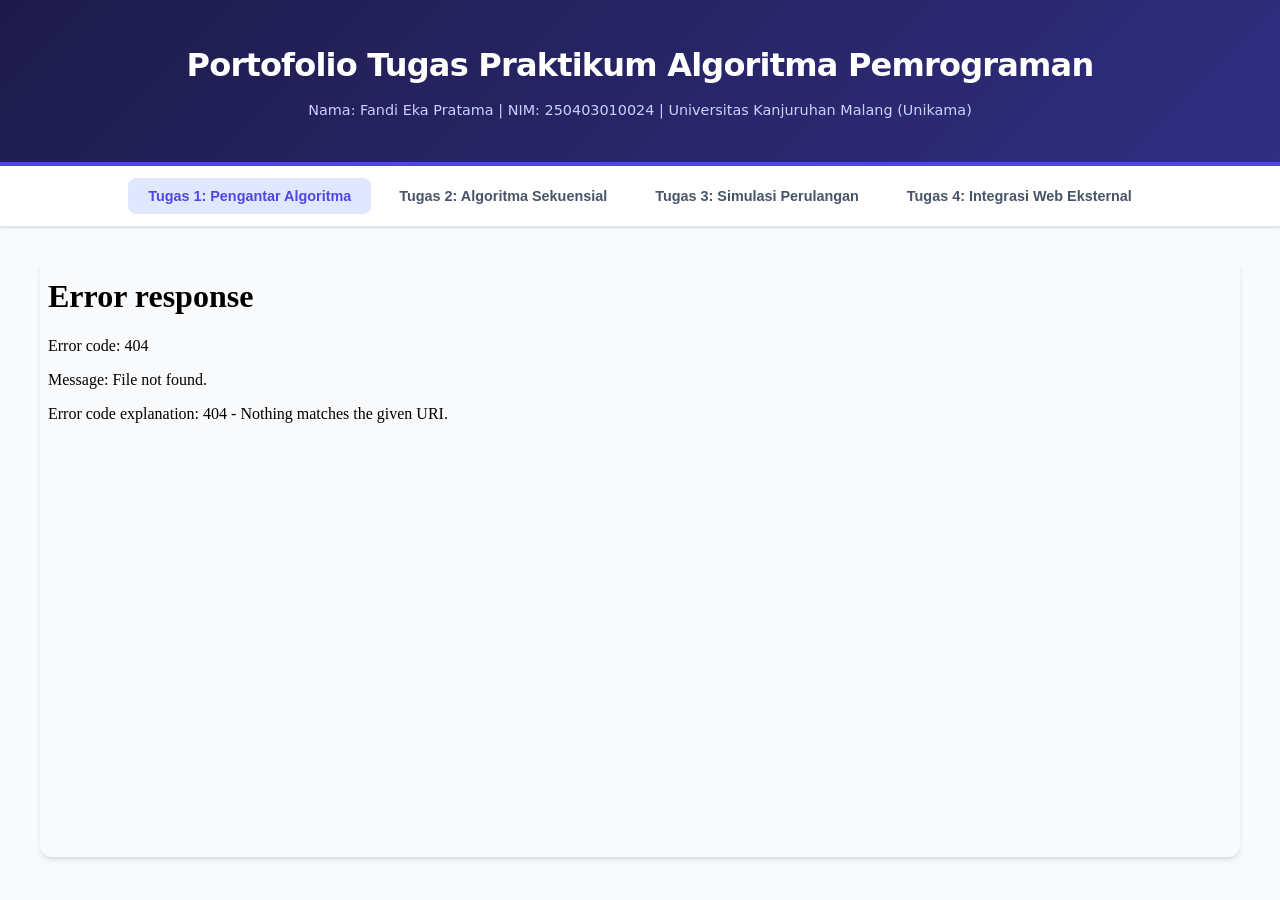
==== home.html @ 44ac7db3 "first" ====
<!DOCTYPE html>
<html lang="id">
<head>
    <meta charset="UTF-8">
    <meta name="viewport" content="width=device-width, initial-scale=1.0">
    <title>Portofolio Tugas Algoritma - Fandi Eka Pratama</title>
    <link rel="stylesheet" href="style.css">
</head>
<body>

    <header>
        <h1>Portofolio Tugas Praktikum Algoritma Pemrograman</h1>
        <p>Nama: Fandi Eka Pratama | NIM: 250403010024 | Universitas Kanjuruhan Malang (Unikama)</p>
    </header>

    <div class="tab-menu">
        <button class="tab-button active" onclick="openTab(event, 'tugas1')">Tugas 1: Pengantar Algoritma</button>
        <button class="tab-button" onclick="openTab(event, 'tugas2')">Tugas 2: Algoritma Sekuensial</button>
        <button class="tab-button" onclick="openTab(event, 'tugas3')">Tugas 3: Simulasi Perulangan</button>
        <button class="tab-button" onclick="openTab(event, 'tugas4')">Tugas 4: Integrasi Web Eksternal</button>
    </div>

    <div id="tugas1" class="tab-content active">
        <iframe src="tabs/tugas1.html" title="Tugas 1" style="width: 100%; height: 600px; border: none;"></iframe>
    </div>

    <div id="tugas2" class="tab-content">
        <iframe src="tabs/tugas2.html" title="Tugas 2" style="width: 100%; height: 750px; border: none;"></iframe>
    </div>

    <div id="tugas3" class="tab-content">
        <iframe src="tabs/tugas3.html" title="Tugas 3" style="width: 100%; height: 850px; border: none;"></iframe>
    </div>

    <div id="tugas4" class="tab-content">
        <h2>Tugas Bonus - Sistem Kasir</h2>
        <div class="app-box" style="background-color: #fff; padding: 10px; border: 1px solid #cbd5e1; border-radius: 8px;">
            <iframe src="bonus/index.html" title="Sistem Kasir" style="width: 100%; height: 650px; border: none; border-radius: 6px;"></iframe>
        </div>
    </div>

    <script src="script.js"></script>
</body>
</html>
---- style.css ----
:root {
    --bg-primary: #f8fafc;
    --bg-surface: #ffffff;
    --text-main: #0f172a;
    --text-muted: #475569;
    --primary: #4f46e5;
    --primary-hover: #4338ca;
    --accent-success: #10b981;
    --border-color: #e2e8f0;
    --radius-md: 12px;
    --radius-sm: 8px;
    --shadow-sm: 0 1px 3px 0 rgba(0, 0, 0, 0.1), 0 1px 2px -1px rgba(0, 0, 0, 0.1);
    --shadow-md: 0 4px 6px -1px rgba(0, 0, 0, 0.1), 0 2px 4px -2px rgba(0, 0, 0, 0.1);
}

body {
    font-family: 'Inter', system-ui, -apple-system, sans-serif;
    background-color: var(--bg-primary);
    color: var(--text-main);
    margin: 0;
    padding: 0;
    line-height: 1.6;
    -webkit-tap-highlight-color: transparent;
}

header {
    background: linear-gradient(135deg, #1e1b4b 0%, #312e81 100%);
    color: #ffffff;
    padding: 30px 16px;
    text-align: center;
    border-bottom: 4px solid var(--primary);
}

header h1 {
    margin: 0 0 8px 0;
    font-size: 1.75rem;
    font-weight: 700;
    letter-spacing: -0.025em;
}

header p {
    margin: 0;
    color: #c7d2fe;
    font-size: 0.9rem;
    word-break: break-word;
}

/* Navigasi Tab Modern & Responsive */
.tab-menu {
    display: flex;
    justify-content: flex-start;
    gap: 8px;
    background-color: var(--bg-surface);
    padding: 12px;
    border-bottom: 1px solid var(--border-color);
    position: sticky;
    top: 0;
    z-index: 10;
    box-shadow: var(--shadow-sm);
    overflow-x: auto; /* Memungkinkan scroll horizontal di HP agar menu tidak hancur */
    white-space: nowrap;
    -webkit-overflow-scrolling: touch;
}

/* Menyembunyikan scrollbar bawaan pada menu tab agar estetik */
.tab-menu::-webkit-scrollbar {
    display: none;
}

.tab-button {
    background: none;
    border: none;
    padding: 8px 16px;
    font-size: 0.85rem;
    font-weight: 600;
    color: var(--text-muted);
    cursor: pointer;
    border-radius: var(--radius-sm);
    transition: all 0.2s ease;
    flex-shrink: 0; /* Mencegah tombol gepeng di layar kecil */
}

.tab-button:hover {
    background-color: #f1f5f9;
    color: var(--text-main);
}

.tab-button.active {
    background-color: #e0e7ff;
    color: var(--primary);
}

/* Konten / Wrapper Tab */
.tab-content {
    max-width: 1200px;
    margin: 20px auto;
    padding: 0 16px;
    display: none;
    box-sizing: border-bottom;
}

.tab-content.active {
    display: block;
    animation: fadeIn 0.3s ease-in-out;
}

/* Iframe dibuat fleksibel mengikuti pembungkusnya */
iframe {
    width: 100%;
    background-color: transparent;
    border-radius: var(--radius-md);
    box-shadow: var(--shadow-md);
    border: 1px solid var(--border-color);
    box-sizing: border-box;
}

/* Tata Letak Grid Fleksibel */
.grid-2 {
    display: grid;
    grid-template-columns: 1fr; /* Default 1 kolom untuk HP */
    gap: 16px;
    margin-top: 16px;
}

h2 {
    font-size: 1.35rem;
    font-weight: 700;
    color: #1e293b;
    margin-top: 10px;
    margin-bottom: 8px;
    letter-spacing: -0.02em;
}

h3 {
    font-size: 1.1rem;
    color: #334155;
    margin-top: 20px;
    margin-bottom: 10px;
}

p {
    color: var(--text-muted);
    margin: 0 0 12px 0;
    font-size: 0.95rem;
}

ul, ol {
    padding-left: 20px;
    color: var(--text-muted);
    font-size: 0.95rem;
}

li {
    margin-bottom: 8px;
}

/* Alert & Box Card */
.alert-info {
    background-color: #f0fdf4;
    border-left: 4px solid var(--accent-success);
    padding: 14px;
    border-radius: var(--radius-sm);
    color: #166534;
    margin: 16px 0;
    font-size: 0.9rem;
}

.app-box {
    background-color: var(--bg-surface);
    border: 1px solid var(--border-color);
    border-radius: var(--radius-md);
    padding: 16px;
    box-shadow: var(--shadow-sm);
    margin-top: 12px;
}

/* Input & Button Simulator Terminal */
.input-group {
    margin-bottom: 14px;
}

.input-group label {
    display: block;
    font-size: 0.8rem;
    font-weight: 600;
    color: var(--text-muted);
    margin-bottom: 6px;
}

input[type="number"], input[type="text"] {
    width: 100%;
    padding: 10px 12px;
    border: 1px solid var(--border-color);
    border-radius: var(--radius-sm);
    font-size: 0.9rem;
    box-sizing: border-box;
    transition: border-color 0.2s;
}

input:focus {
    outline: none;
    border-color: var(--primary);
    box-shadow: 0 0 0 3px rgba(79, 70, 229, 0.1);
}

.btn-run {
    background-color: var(--primary);
    color: white;
    border: none;
    padding: 12px 20px;
    font-size: 0.9rem;
    font-weight: 600;
    border-radius: var(--radius-sm);
    cursor: pointer;
    transition: background-color 0.2s;
    width: 100%;
}

/* Code & Output Simulator */
pre {
    background-color: #0f172a !important;
    color: #e2e8f0 !important;
    padding: 14px;
    border-radius: var(--radius-sm);
    font-family: 'Fira Code', 'Courier New', monospace;
    font-size: 0.8rem;
    overflow-x: auto;
}

.console-output {
    background-color: #0f172a;
    color: #38bdf8;
    font-family: 'Fira Code', monospace;
    padding: 16px;
    border-radius: var(--radius-md);
    min-height: 120px;
    white-space: pre-wrap;
    font-size: 0.8rem;
    border: 1px solid #334155;
    word-break: break-all;
}

/* ========================================================
   MEDIA QUERIES (Kunci Utama Agar Tampilan Responsive)
   ======================================================== */

/* Layar Ukuran Tablet & Laptop (Lebar di atas 768px) */
@media (min-width: 768px) {
    header {
        padding: 40px 24px;
    }
    header h1 {
        font-size: 2rem;
    }
    .tab-menu {
        justify-content: center; /* Menu tab ke tengah di layar lebar */
    }
    .tab-button {
        padding: 10px 20px;
        font-size: 0.9rem;
    }
    .tab-content {
        padding: 0 24px;
        margin: 30px auto;
    }
    .grid-2 {
        grid-template-columns: repeat(2, 1fr); /* Menjadi 2 kolom berjejer */
        gap: 24px;
    }
    h2 {
        font-size: 1.5rem;
    }
    .app-box {
        padding: 24px;
    }
}

@keyframes fadeIn {
    from { opacity: 0; transform: translateY(6px); }
    to { opacity: 1; transform: translateY(0); }
}
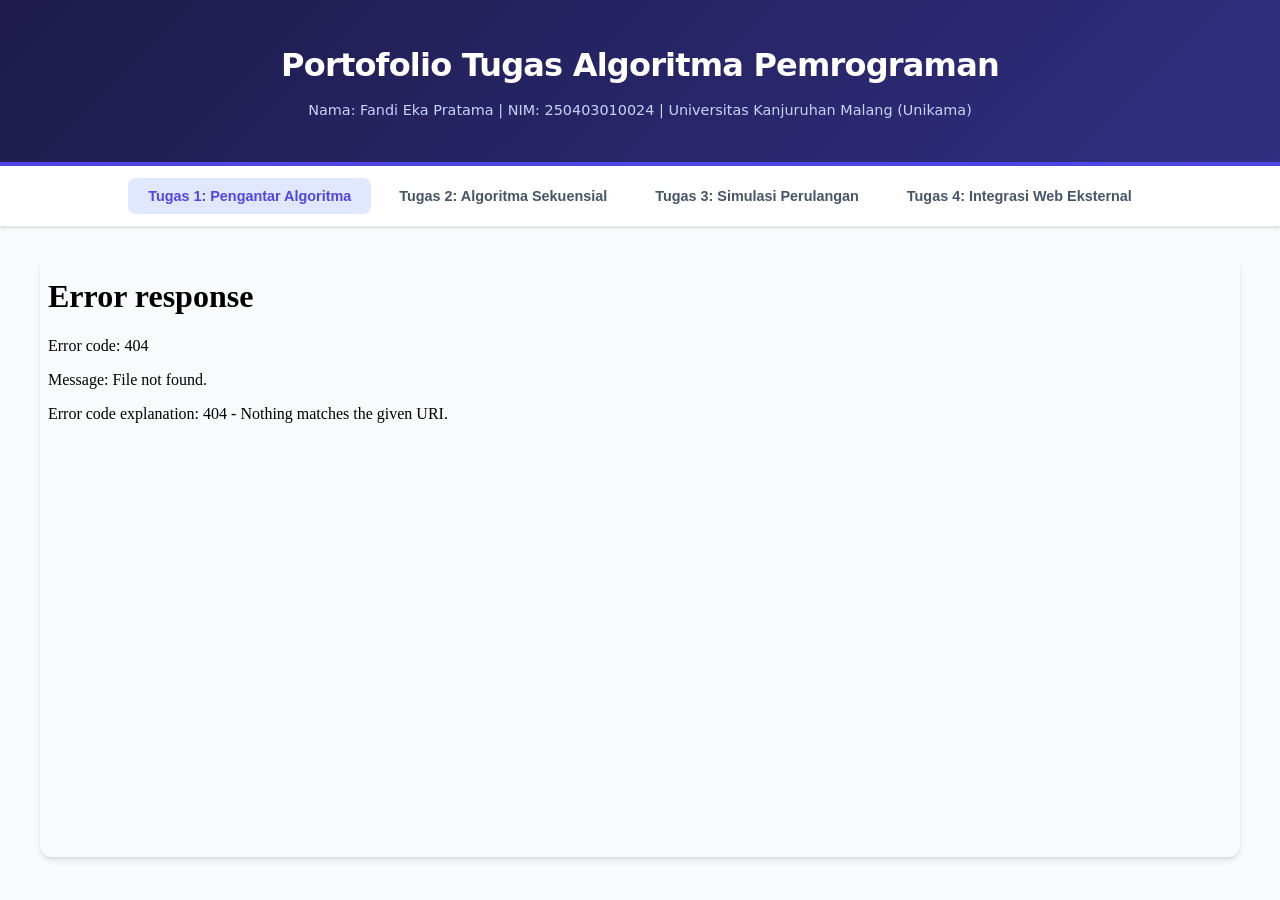
==== commit 2c9dc28a: "add" ====
--- a/home.html
+++ b/home.html
@@ -9,7 +9,7 @@
 <body>
 
     <header>
-        <h1>Portofolio Tugas Praktikum Algoritma Pemrograman</h1>
+        <h1>Portofolio Tugas Algoritma Pemrograman</h1>
         <p>Nama: Fandi Eka Pratama | NIM: 250403010024 | Universitas Kanjuruhan Malang (Unikama)</p>
     </header>
 
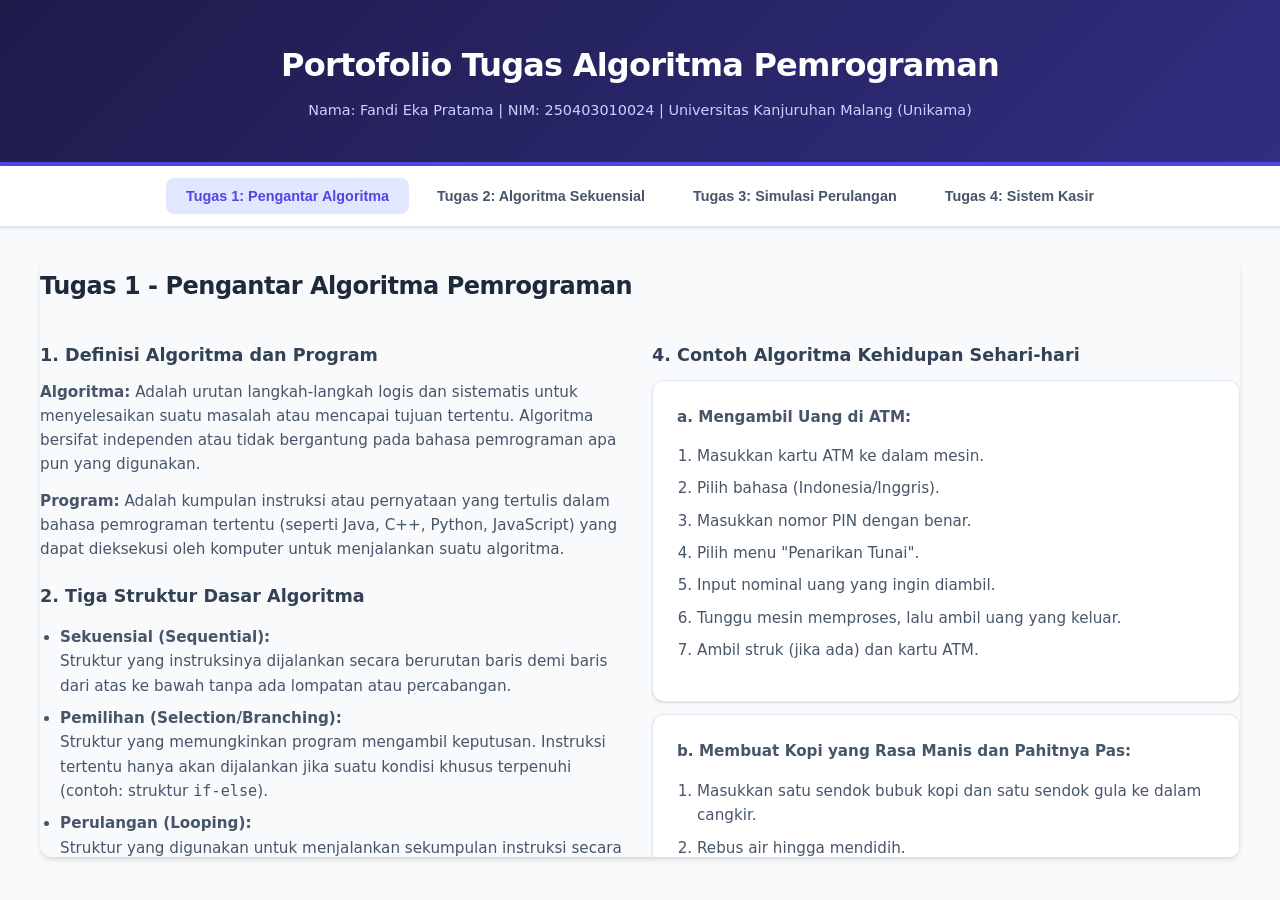
==== commit b2e90a7d: "add" ====
--- a/home.html
+++ b/home.html
@@ -17,7 +17,7 @@
         <button class="tab-button active" onclick="openTab(event, 'tugas1')">Tugas 1: Pengantar Algoritma</button>
         <button class="tab-button" onclick="openTab(event, 'tugas2')">Tugas 2: Algoritma Sekuensial</button>
         <button class="tab-button" onclick="openTab(event, 'tugas3')">Tugas 3: Simulasi Perulangan</button>
-        <button class="tab-button" onclick="openTab(event, 'tugas4')">Tugas 4: Integrasi Web Eksternal</button>
+        <button class="tab-button" onclick="openTab(event, 'tugas4')">Tugas 4: Sistem Kasir</button>
     </div>
 
     <div id="tugas1" class="tab-content active">
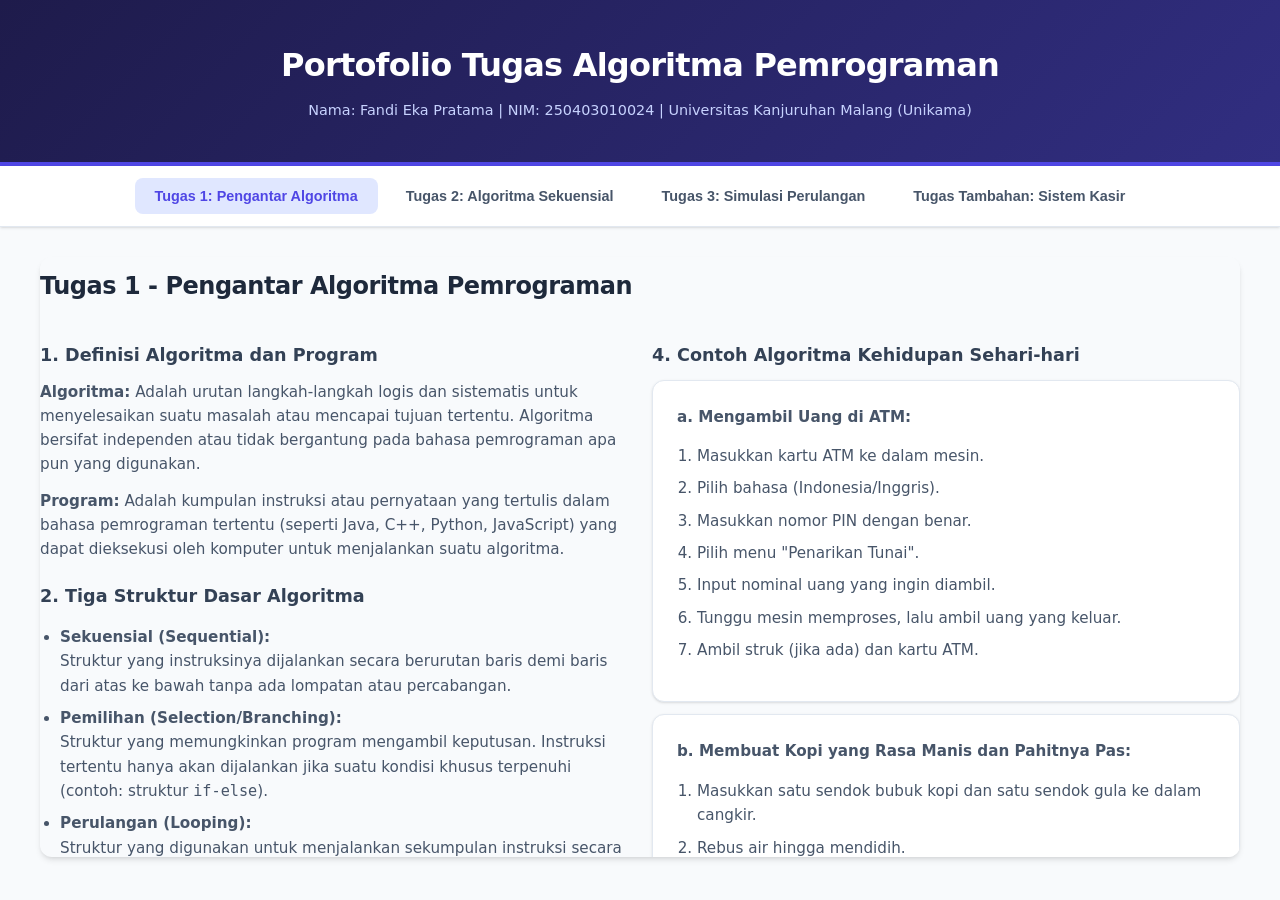
==== commit b6a53cfb: "add" ====
--- a/home.html
+++ b/home.html
@@ -17,7 +17,7 @@
         <button class="tab-button active" onclick="openTab(event, 'tugas1')">Tugas 1: Pengantar Algoritma</button>
         <button class="tab-button" onclick="openTab(event, 'tugas2')">Tugas 2: Algoritma Sekuensial</button>
         <button class="tab-button" onclick="openTab(event, 'tugas3')">Tugas 3: Simulasi Perulangan</button>
-        <button class="tab-button" onclick="openTab(event, 'tugas4')">Tugas 4: Sistem Kasir</button>
+        <button class="tab-button" onclick="openTab(event, 'tugas4')">Tugas Tambahan: Sistem Kasir</button>
     </div>
 
     <div id="tugas1" class="tab-content active">
